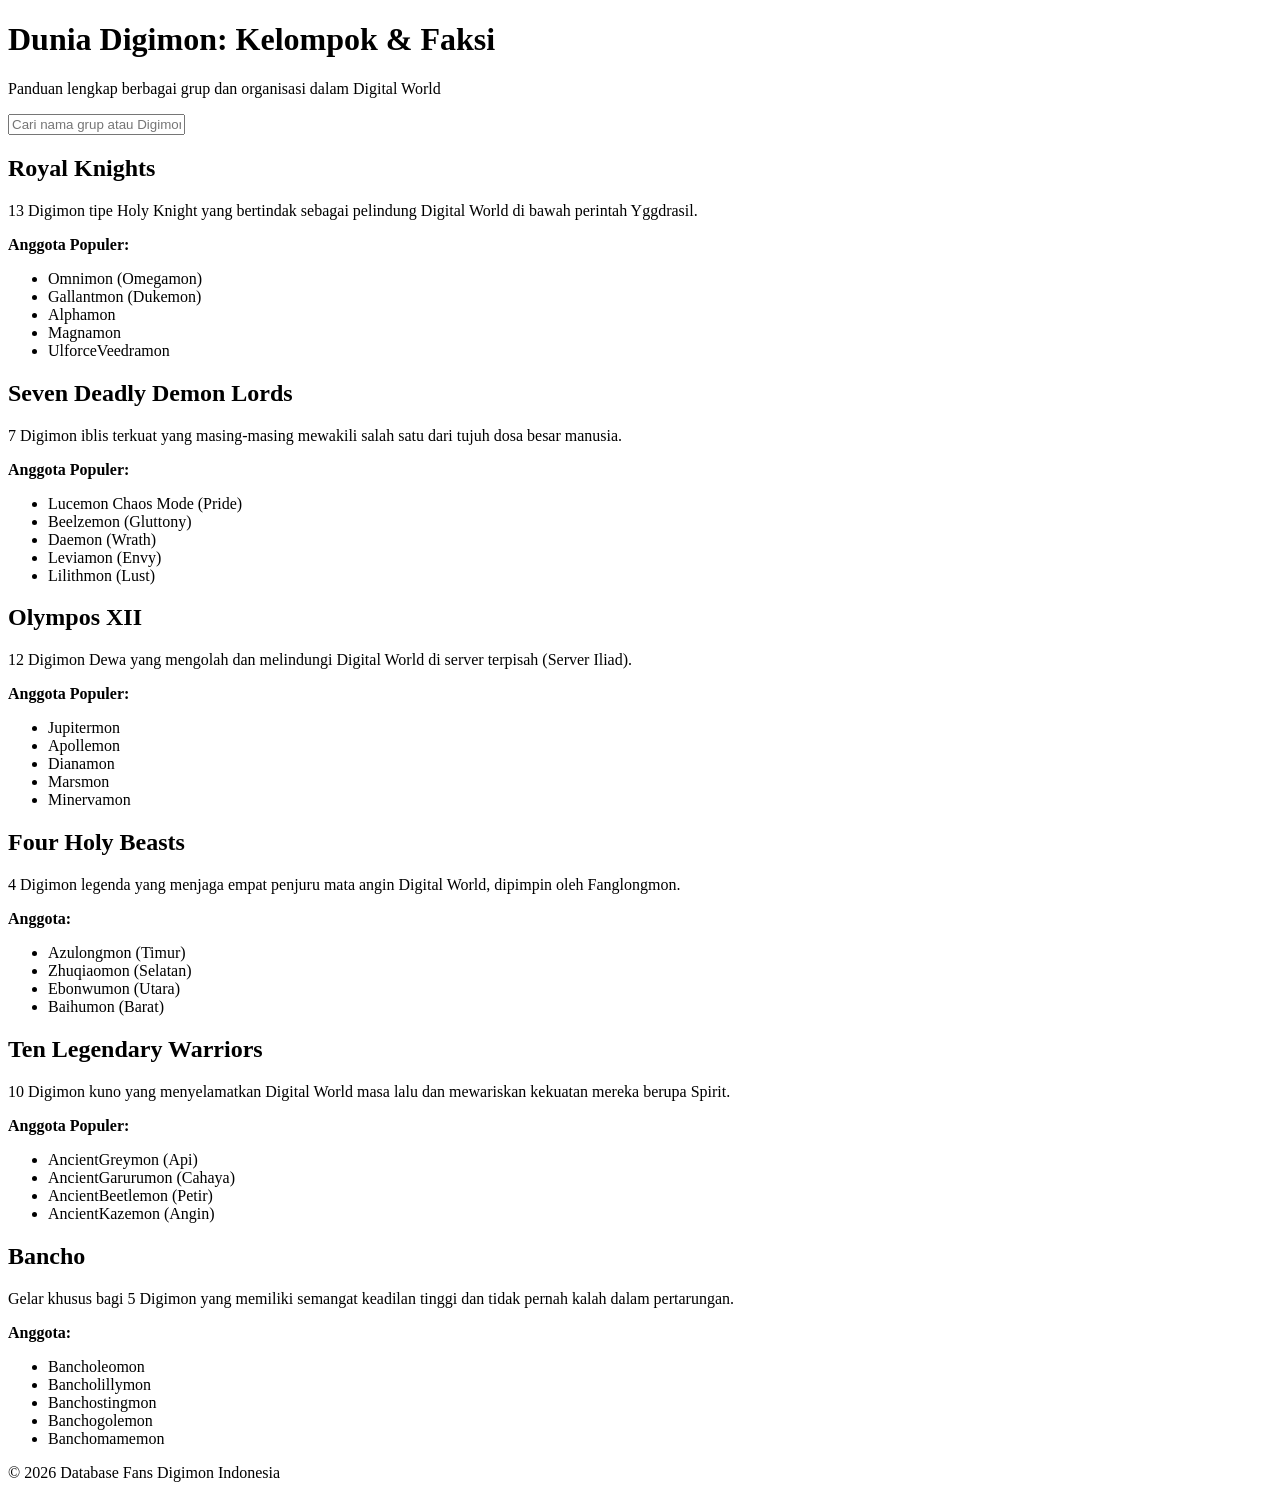
==== index.html @ 1a520b18 "Create index.html" ====
<!DOCTYPE html>
<html lang="id">
<head>
    <meta charset="UTF-8">
    <meta name="viewport" content="width=device-width, initial-scale=1.0">
    <title>Ensiklopedia Grup Digimon</title>
    <link rel="stylesheet" href="style.css">
</head>
<body>

    <header>
        <h1>Dunia Digimon: Kelompok & Faksi</h1>
        <p>Panduan lengkap berbagai grup dan organisasi dalam Digital World</p>
        <div class="search-box">
            <input type="text" id="searchInput" placeholder="Cari nama grup atau Digimon...">
        </div>
    </header>

    <main class="container" id="groupContainer">

        <!-- Royal Knights -->
        <article class="group-card">
            <h2 class="group-title">Royal Knights</h2>
            <p>13 Digimon tipe Holy Knight yang bertindak sebagai pelindung Digital World di bawah perintah Yggdrasil.</p>
            <strong>Anggota Populer:</strong>
            <ul class="member-list">
                <li>Omnimon (Omegamon)</li>
                <li>Gallantmon (Dukemon)</li>
                <li>Alphamon</li>
                <li>Magnamon</li>
                <li>UlforceVeedramon</li>
            </ul>
        </article>

        <!-- Seven Deadly Demon Lords -->
        <article class="group-card">
            <h2 class="group-title">Seven Deadly Demon Lords</h2>
            <p>7 Digimon iblis terkuat yang masing-masing mewakili salah satu dari tujuh dosa besar manusia.</p>
            <strong>Anggota Populer:</strong>
            <ul class="member-list">
                <li>Lucemon Chaos Mode (Pride)</li>
                <li>Beelzemon (Gluttony)</li>
                <li>Daemon (Wrath)</li>
                <li>Leviamon (Envy)</li>
                <li>Lilithmon (Lust)</li>
            </ul>
        </article>

        <!-- Olympos XII -->
        <article class="group-card">
            <h2 class="group-title">Olympos XII</h2>
            <p>12 Digimon Dewa yang mengolah dan melindungi Digital World di server terpisah (Server Iliad).</p>
            <strong>Anggota Populer:</strong>
            <ul class="member-list">
                <li>Jupitermon</li>
                <li>Apollemon</li>
                <li>Dianamon</li>
                <li>Marsmon</li>
                <li>Minervamon</li>
            </ul>
        </article>

        <!-- Four Holy Beasts -->
        <article class="group-card">
            <h2 class="group-title">Four Holy Beasts</h2>
            <p>4 Digimon legenda yang menjaga empat penjuru mata angin Digital World, dipimpin oleh Fanglongmon.</p>
            <strong>Anggota:</strong>
            <ul class="member-list">
                <li>Azulongmon (Timur)</li>
                <li>Zhuqiaomon (Selatan)</li>
                <li>Ebonwumon (Utara)</li>
                <li>Baihumon (Barat)</li>
            </ul>
        </article>

        <!-- Ten Legendary Warriors -->
        <article class="group-card">
            <h2 class="group-title">Ten Legendary Warriors</h2>
            <p>10 Digimon kuno yang menyelamatkan Digital World masa lalu dan mewariskan kekuatan mereka berupa Spirit.</p>
            <strong>Anggota Populer:</strong>
            <ul class="member-list">
                <li>AncientGreymon (Api)</li>
                <li>AncientGarurumon (Cahaya)</li>
                <li>AncientBeetlemon (Petir)</li>
                <li>AncientKazemon (Angin)</li>
            </ul>
        </article>

        <!-- Bancho -->
        <article class="group-card">
            <h2 class="group-title">Bancho</h2>
            <p>Gelar khusus bagi 5 Digimon yang memiliki semangat keadilan tinggi dan tidak pernah kalah dalam pertarungan.</p>
            <strong>Anggota:</strong>
            <ul class="member-list">
                <li>Bancholeomon</li>
                <li>Bancholillymon</li>
                <li>Banchostingmon</li>
                <li>Banchogolemon</li>
                <li>Banchomamemon</li>
            </ul>
        </article>

    </main>

    <footer>
        <p>&copy; 2026 Database Fans Digimon Indonesia</p>
    </footer>

    <script src="script.js"></script>
</body>
</html>
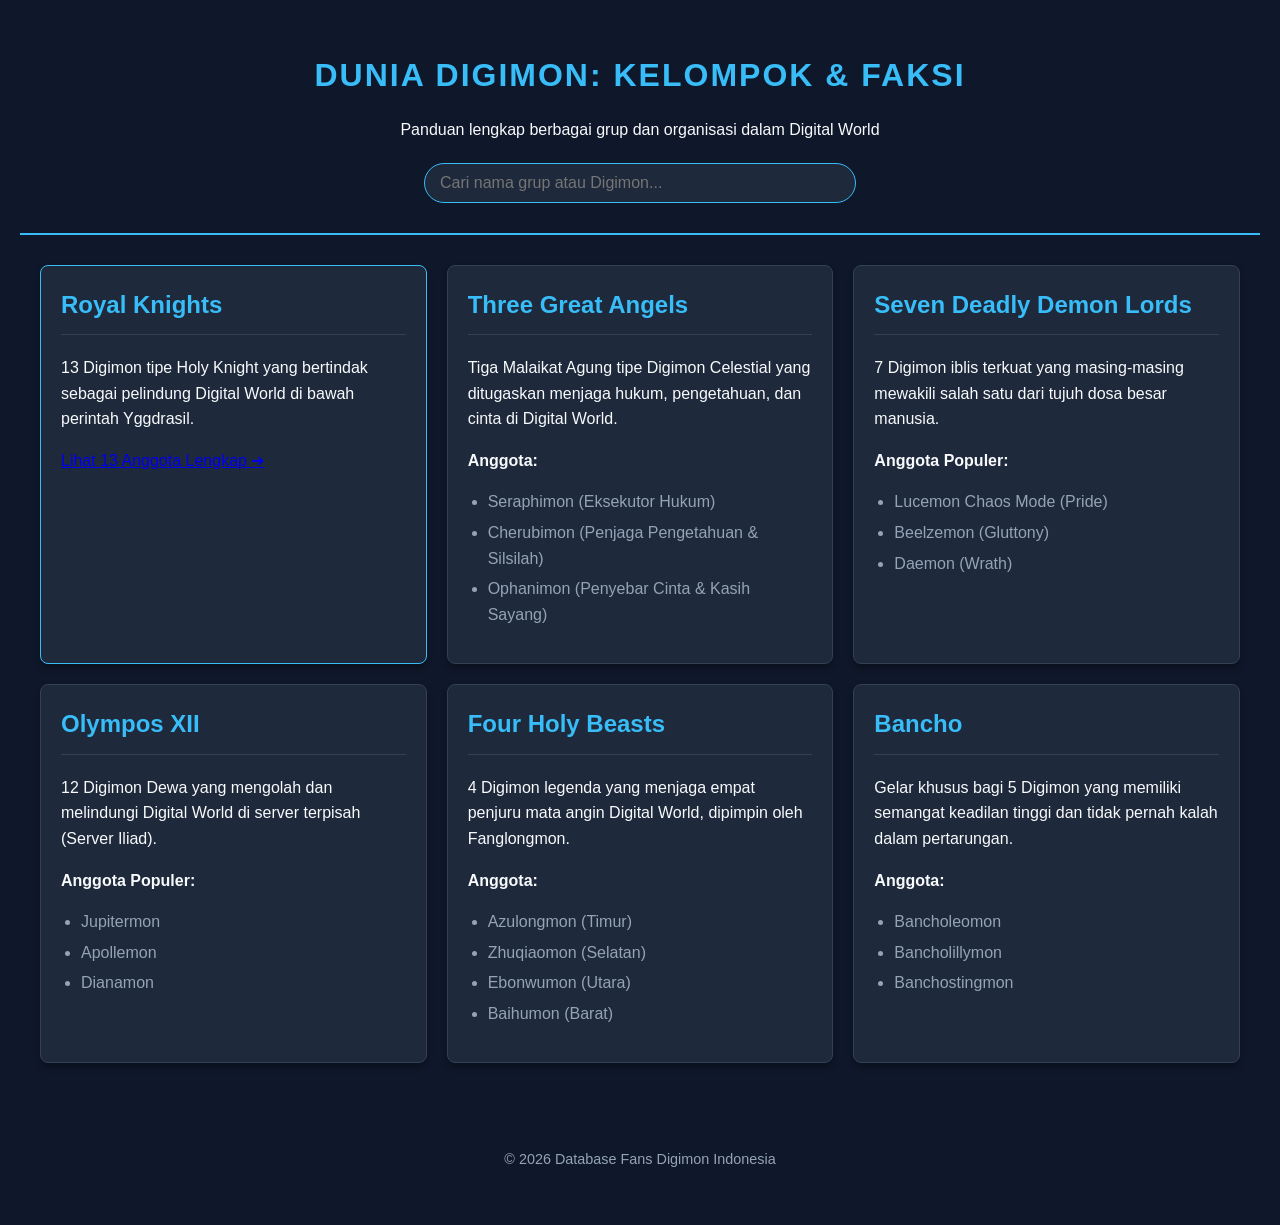
==== commit 4defd7d6: "Modify group cards and remove Ten Legendary Warriors Updated group cards for Royal Knights and Three" ====
--- a/index.html
+++ b/index.html
@@ -19,16 +19,21 @@
     <main class="container" id="groupContainer">
 
         <!-- Royal Knights -->
-        <article class="group-card">
+        <article class="group-card clickable">
             <h2 class="group-title">Royal Knights</h2>
             <p>13 Digimon tipe Holy Knight yang bertindak sebagai pelindung Digital World di bawah perintah Yggdrasil.</p>
-            <strong>Anggota Populer:</strong>
+            <p class="card-action"><a href="royal-knights.html">Lihat 13 Anggota Lengkap ➔</a></p>
+        </article>
+
+        <!-- Three Great Angels -->
+        <article class="group-card">
+            <h2 class="group-title">Three Great Angels</h2>
+            <p>Tiga Malaikat Agung tipe Digimon Celestial yang ditugaskan menjaga hukum, pengetahuan, dan cinta di Digital World.</p>
+            <strong>Anggota:</strong>
             <ul class="member-list">
-                <li>Omnimon (Omegamon)</li>
-                <li>Gallantmon (Dukemon)</li>
-                <li>Alphamon</li>
-                <li>Magnamon</li>
-                <li>UlforceVeedramon</li>
+                <li>Seraphimon (Eksekutor Hukum)</li>
+                <li>Cherubimon (Penjaga Pengetahuan & Silsilah)</li>
+                <li>Ophanimon (Penyebar Cinta & Kasih Sayang)</li>
             </ul>
         </article>
 
@@ -41,8 +46,6 @@
                 <li>Lucemon Chaos Mode (Pride)</li>
                 <li>Beelzemon (Gluttony)</li>
                 <li>Daemon (Wrath)</li>
-                <li>Leviamon (Envy)</li>
-                <li>Lilithmon (Lust)</li>
             </ul>
         </article>
 
@@ -55,8 +58,6 @@
                 <li>Jupitermon</li>
                 <li>Apollemon</li>
                 <li>Dianamon</li>
-                <li>Marsmon</li>
-                <li>Minervamon</li>
             </ul>
         </article>
 
@@ -73,19 +74,6 @@
             </ul>
         </article>
 
-        <!-- Ten Legendary Warriors -->
-        <article class="group-card">
-            <h2 class="group-title">Ten Legendary Warriors</h2>
-            <p>10 Digimon kuno yang menyelamatkan Digital World masa lalu dan mewariskan kekuatan mereka berupa Spirit.</p>
-            <strong>Anggota Populer:</strong>
-            <ul class="member-list">
-                <li>AncientGreymon (Api)</li>
-                <li>AncientGarurumon (Cahaya)</li>
-                <li>AncientBeetlemon (Petir)</li>
-                <li>AncientKazemon (Angin)</li>
-            </ul>
-        </article>
-
         <!-- Bancho -->
         <article class="group-card">
             <h2 class="group-title">Bancho</h2>
@@ -95,8 +83,6 @@
                 <li>Bancholeomon</li>
                 <li>Bancholillymon</li>
                 <li>Banchostingmon</li>
-                <li>Banchogolemon</li>
-                <li>Banchomamemon</li>
             </ul>
         </article>
 
--- a/style.css
+++ b/style.css
@@ -0,0 +1,142 @@
+:root {
+    --bg-color: #0f172a;
+    --card-bg: #1e293b;
+    --accent-color: #38bdf8;
+    --text-color: #f8fafc;
+    --text-muted: #94a3b8;
+}
+
+body {
+    font-family: 'Segoe UI', Tahoma, Geneva, Verdana, sans-serif;
+    background-color: var(--bg-color);
+    color: var(--text-color);
+    margin: 0;
+    padding: 20px;
+    line-height: 1.6;
+}
+
+header {
+    text-align: center;
+    padding: 30px 0;
+    border-bottom: 2px solid var(--accent-color);
+    margin-bottom: 30px;
+}
+
+h1 {
+    color: var(--accent-color);
+    margin: 0 0 10px 0;
+    text-transform: uppercase;
+    letter-spacing: 2px;
+}
+
+.search-box {
+    margin-top: 20px;
+}
+
+.search-box input {
+    width: 80%;
+    max-width: 400px;
+    padding: 10px 15px;
+    border-radius: 20px;
+    border: 1px solid var(--accent-color);
+    background-color: var(--card-bg);
+    color: var(--text-color);
+    font-size: 1rem;
+    outline: none;
+}
+
+.container {
+    max-width: 1200px;
+    margin: 0 auto;
+    display: grid;
+    grid-template-columns: repeat(auto-fit, minmax(300px, 1fr));
+    gap: 20px;
+}
+
+.group-card {
+    background-color: var(--card-bg);
+    border-radius: 8px;
+    padding: 20px;
+    box-shadow: 0 4px 6px rgba(0, 0, 0, 0.3);
+    border: 1px solid #334155;
+    transition: transform 0.2s ease, border-color 0.2s ease;
+}
+
+.group-card:hover {
+    transform: translateY(-5px);
+    border-color: var(--accent-color);
+}
+
+.group-title {
+    color: var(--accent-color);
+    margin-top: 0;
+    border-bottom: 1px solid #334155;
+    padding-bottom: 10px;
+}
+
+.member-list {
+    padding-left: 20px;
+    color: var(--text-muted);
+}
+
+.member-list li {
+    margin-bottom: 5px;
+}
+
+footer {
+    text-align: center;
+    margin-top: 50px;
+    padding: 20px;
+    color: var(--text-muted);
+    font-size: 0.9em;
+}
+/* Tambahan Style untuk Halaman Detail & Link */
+
+.card-link {
+    text-decoration: none;
+    color: inherit;
+    display: block;
+}
+
+.clickable {
+    cursor: pointer;
+    border-color: var(--accent-color);
+}
+
+.btn-back {
+    display: inline-block;
+    color: var(--accent-color);
+    text-decoration: none;
+    margin-bottom: 15px;
+    font-weight: bold;
+    border: 1px solid var(--accent-color);
+    padding: 8px 16px;
+    border-radius: 20px;
+    transition: background-color 0.2s ease;
+}
+
+.btn-back:hover {
+    background-color: var(--accent-color);
+    color: var(--bg-color);
+}
+
+.container-detail {
+    max-width: 900px;
+    margin: 0 auto;
+    display: flex;
+    flex-direction: column;
+    gap: 20px;
+}
+
+.member-card {
+    background-color: var(--card-bg);
+    border-radius: 8px;
+    padding: 20px;
+    border-left: 4px solid var(--accent-color);
+    box-shadow: 0 4px 6px rgba(0, 0, 0, 0.2);
+}
+
+.member-card h2 {
+    margin-top: 0;
+    color: var(--accent-color);
+}
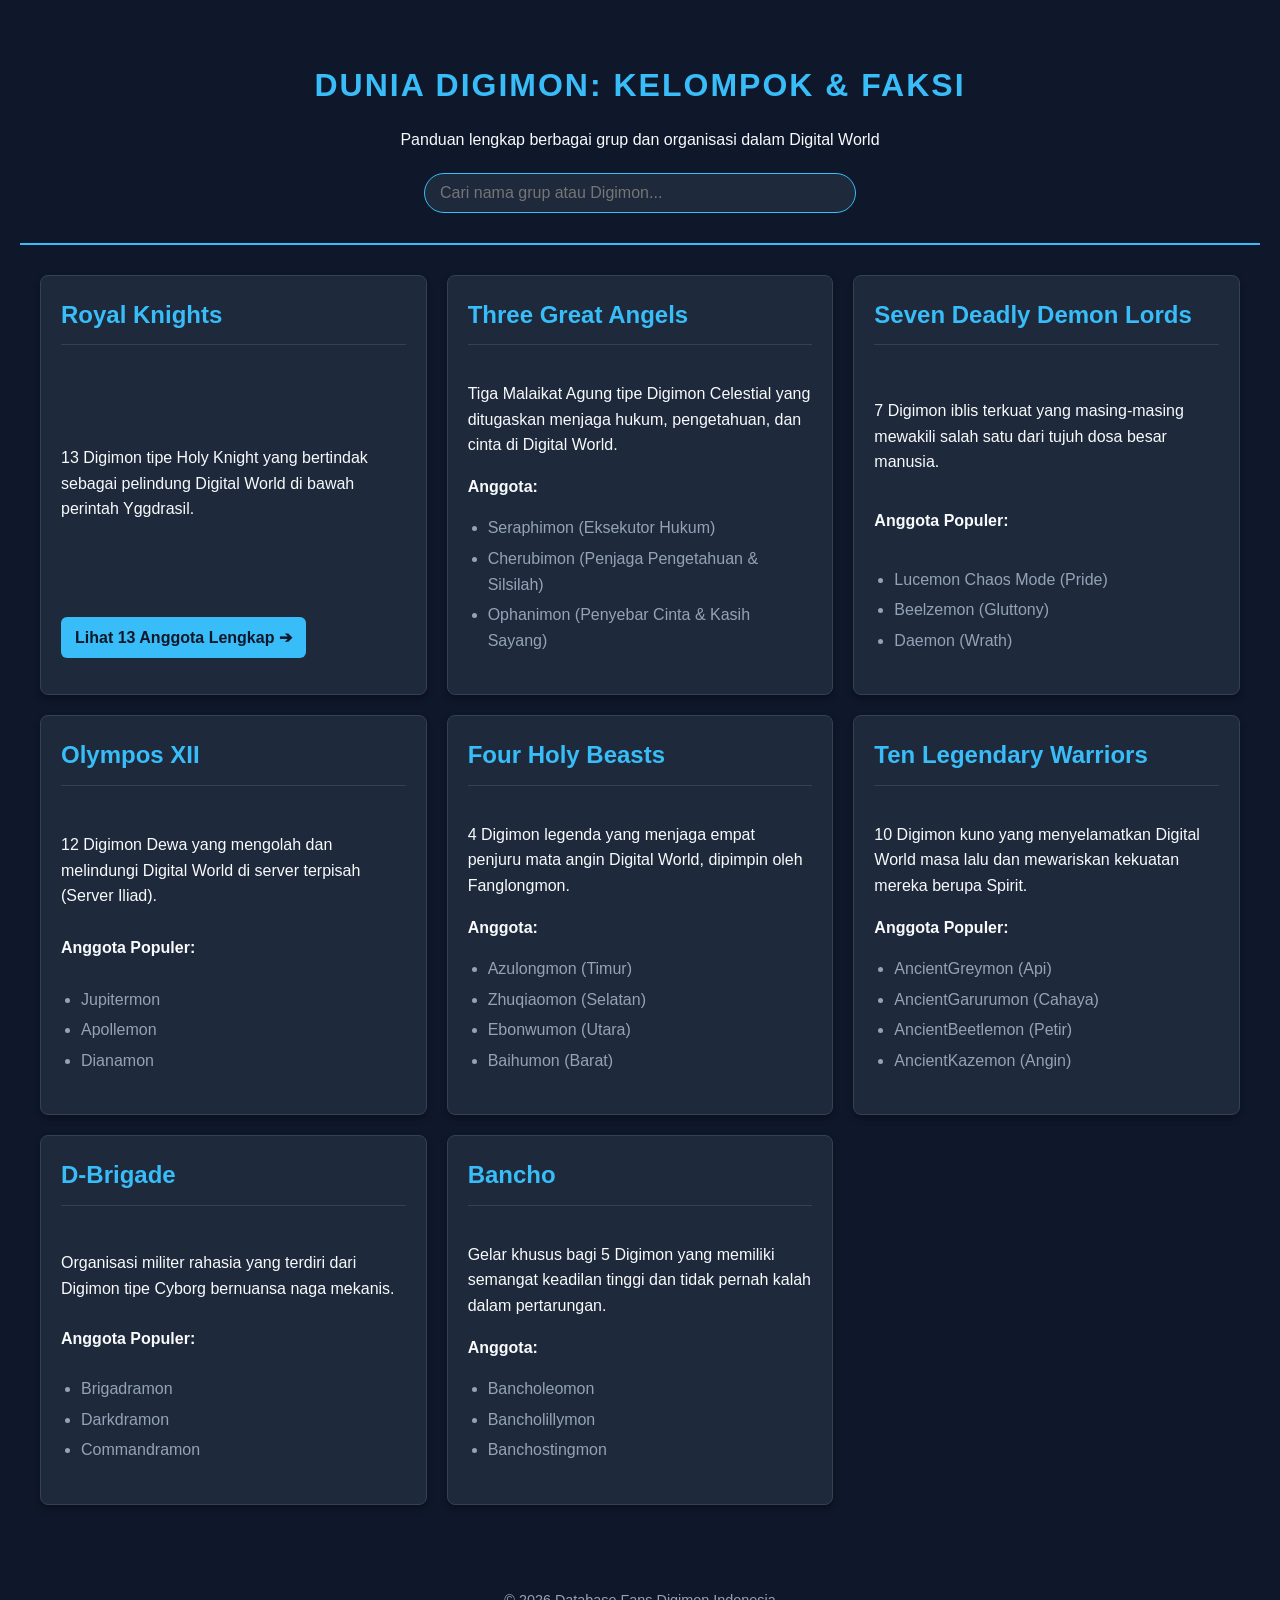
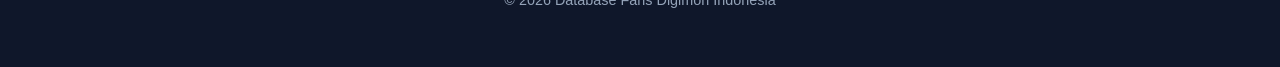
==== commit 8dfc1bdc: "Update index.html with new Digimon groups Added sections for Ten Legendary Warriors and D-Brigade wi" ====
--- a/index.html
+++ b/index.html
@@ -18,7 +18,7 @@
 
     <main class="container" id="groupContainer">
 
-        <!-- Royal Knights -->
+        <!-- Royal Knights (Ada Link ke Detail) -->
         <article class="group-card clickable">
             <h2 class="group-title">Royal Knights</h2>
             <p>13 Digimon tipe Holy Knight yang bertindak sebagai pelindung Digital World di bawah perintah Yggdrasil.</p>
@@ -74,6 +74,31 @@
             </ul>
         </article>
 
+        <!-- Ten Legendary Warriors (Kembali Ada) -->
+        <article class="group-card">
+            <h2 class="group-title">Ten Legendary Warriors</h2>
+            <p>10 Digimon kuno yang menyelamatkan Digital World masa lalu dan mewariskan kekuatan mereka berupa Spirit.</p>
+            <strong>Anggota Populer:</strong>
+            <ul class="member-list">
+                <li>AncientGreymon (Api)</li>
+                <li>AncientGarurumon (Cahaya)</li>
+                <li>AncientBeetlemon (Petir)</li>
+                <li>AncientKazemon (Angin)</li>
+            </ul>
+        </article>
+
+        <!-- D-Brigade (Kembali Ada) -->
+        <article class="group-card">
+            <h2 class="group-title">D-Brigade</h2>
+            <p>Organisasi militer rahasia yang terdiri dari Digimon tipe Cyborg bernuansa naga mekanis.</p>
+            <strong>Anggota Populer:</strong>
+            <ul class="member-list">
+                <li>Brigadramon</li>
+                <li>Darkdramon</li>
+                <li>Commandramon</li>
+            </ul>
+        </article>
+
         <!-- Bancho -->
         <article class="group-card">
             <h2 class="group-title">Bancho</h2>
--- a/style.css
+++ b/style.css
@@ -24,7 +24,7 @@
 
 h1 {
     color: var(--accent-color);
-    margin: 0 0 10px 0;
+    margin: 10px 0;
     text-transform: uppercase;
     letter-spacing: 2px;
 }
@@ -60,6 +60,9 @@
     box-shadow: 0 4px 6px rgba(0, 0, 0, 0.3);
     border: 1px solid #334155;
     transition: transform 0.2s ease, border-color 0.2s ease;
+    display: flex;
+    flex-direction: column;
+    justify-content: space-between;
 }
 
 .group-card:hover {
@@ -83,36 +86,37 @@
     margin-bottom: 5px;
 }
 
-footer {
-    text-align: center;
-    margin-top: 50px;
-    padding: 20px;
-    color: var(--text-muted);
-    font-size: 0.9em;
-}
-/* Tambahan Style untuk Halaman Detail & Link */
-
-.card-link {
-    text-decoration: none;
-    color: inherit;
-    display: block;
+.card-action {
+    margin-top: 15px;
 }
 
-.clickable {
-    cursor: pointer;
-    border-color: var(--accent-color);
+.card-action a {
+    display: inline-block;
+    background-color: var(--accent-color);
+    color: var(--bg-color);
+    padding: 8px 14px;
+    border-radius: 6px;
+    text-decoration: none;
+    font-weight: bold;
+    transition: opacity 0.2s ease;
 }
+
+.card-action a:hover {
+    opacity: 0.9;
+}
+
+/* Style Halaman Detail (royal-knights.html) */
 
 .btn-back {
     display: inline-block;
     color: var(--accent-color);
     text-decoration: none;
-    margin-bottom: 15px;
     font-weight: bold;
     border: 1px solid var(--accent-color);
-    padding: 8px 16px;
+    padding: 6px 14px;
     border-radius: 20px;
-    transition: background-color 0.2s ease;
+    margin-bottom: 10px;
+    transition: all 0.2s ease;
 }
 
 .btn-back:hover {
@@ -140,3 +144,11 @@
     margin-top: 0;
     color: var(--accent-color);
 }
+
+footer {
+    text-align: center;
+    margin-top: 50px;
+    padding: 20px;
+    color: var(--text-muted);
+    font-size: 0.9em;
+}
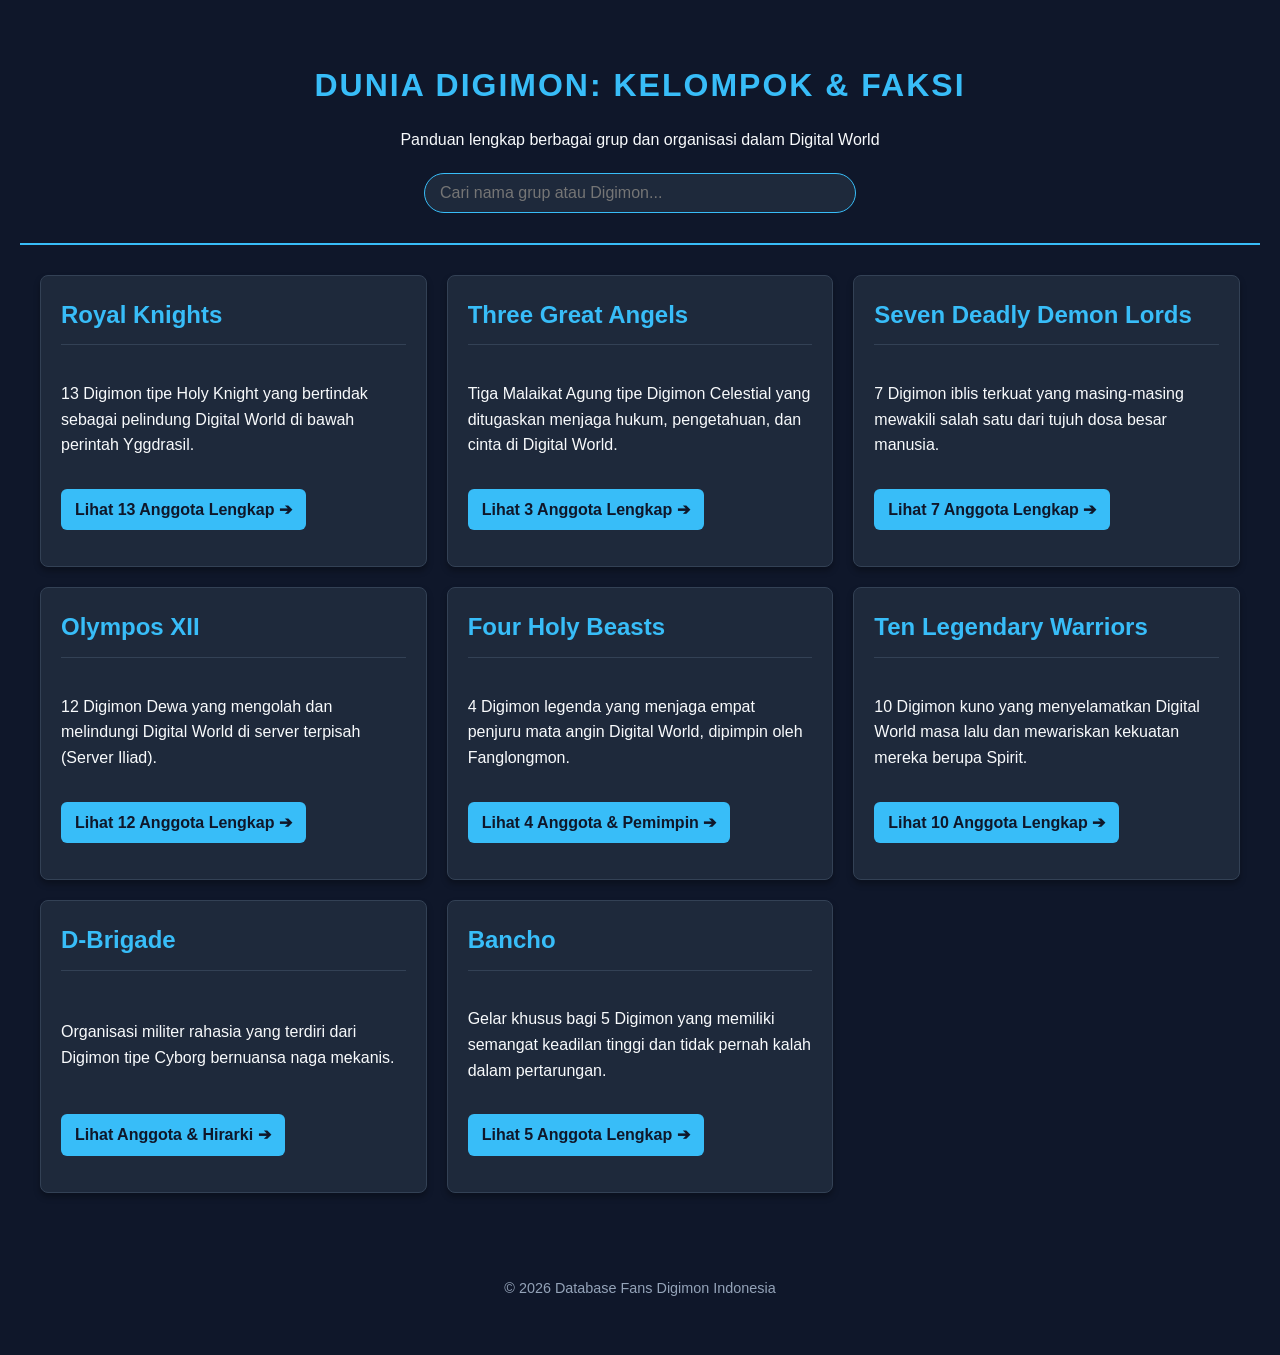
==== commit f4f07abf: "Make group cards clickable and update links" ====
--- a/index.html
+++ b/index.html
@@ -18,97 +18,60 @@
 
     <main class="container" id="groupContainer">
 
-        <!-- Royal Knights (Ada Link ke Detail) -->
+        <!-- 1. Royal Knights -->
         <article class="group-card clickable">
             <h2 class="group-title">Royal Knights</h2>
             <p>13 Digimon tipe Holy Knight yang bertindak sebagai pelindung Digital World di bawah perintah Yggdrasil.</p>
             <p class="card-action"><a href="royal-knights.html">Lihat 13 Anggota Lengkap ➔</a></p>
         </article>
 
-        <!-- Three Great Angels -->
-        <article class="group-card">
+        <!-- 2. Three Great Angels -->
+        <article class="group-card clickable">
             <h2 class="group-title">Three Great Angels</h2>
             <p>Tiga Malaikat Agung tipe Digimon Celestial yang ditugaskan menjaga hukum, pengetahuan, dan cinta di Digital World.</p>
-            <strong>Anggota:</strong>
-            <ul class="member-list">
-                <li>Seraphimon (Eksekutor Hukum)</li>
-                <li>Cherubimon (Penjaga Pengetahuan & Silsilah)</li>
-                <li>Ophanimon (Penyebar Cinta & Kasih Sayang)</li>
-            </ul>
+            <p class="card-action"><a href="three-great-angels.html">Lihat 3 Anggota Lengkap ➔</a></p>
         </article>
 
-        <!-- Seven Deadly Demon Lords -->
-        <article class="group-card">
+        <!-- 3. Seven Deadly Demon Lords -->
+        <article class="group-card clickable">
             <h2 class="group-title">Seven Deadly Demon Lords</h2>
             <p>7 Digimon iblis terkuat yang masing-masing mewakili salah satu dari tujuh dosa besar manusia.</p>
-            <strong>Anggota Populer:</strong>
-            <ul class="member-list">
-                <li>Lucemon Chaos Mode (Pride)</li>
-                <li>Beelzemon (Gluttony)</li>
-                <li>Daemon (Wrath)</li>
-            </ul>
+            <p class="card-action"><a href="demon-lords.html">Lihat 7 Anggota Lengkap ➔</a></p>
         </article>
 
-        <!-- Olympos XII -->
-        <article class="group-card">
+        <!-- 4. Olympos XII -->
+        <article class="group-card clickable">
             <h2 class="group-title">Olympos XII</h2>
             <p>12 Digimon Dewa yang mengolah dan melindungi Digital World di server terpisah (Server Iliad).</p>
-            <strong>Anggota Populer:</strong>
-            <ul class="member-list">
-                <li>Jupitermon</li>
-                <li>Apollemon</li>
-                <li>Dianamon</li>
-            </ul>
+            <p class="card-action"><a href="olympos-xii.html">Lihat 12 Anggota Lengkap ➔</a></p>
         </article>
 
-        <!-- Four Holy Beasts -->
-        <article class="group-card">
+        <!-- 5. Four Holy Beasts -->
+        <article class="group-card clickable">
             <h2 class="group-title">Four Holy Beasts</h2>
             <p>4 Digimon legenda yang menjaga empat penjuru mata angin Digital World, dipimpin oleh Fanglongmon.</p>
-            <strong>Anggota:</strong>
-            <ul class="member-list">
-                <li>Azulongmon (Timur)</li>
-                <li>Zhuqiaomon (Selatan)</li>
-                <li>Ebonwumon (Utara)</li>
-                <li>Baihumon (Barat)</li>
-            </ul>
+            <p class="card-action"><a href="four-holy-beasts.html">Lihat 4 Anggota & Pemimpin ➔</a></p>
         </article>
 
-        <!-- Ten Legendary Warriors (Kembali Ada) -->
-        <article class="group-card">
+        <!-- 6. Ten Legendary Warriors -->
+        <article class="group-card clickable">
             <h2 class="group-title">Ten Legendary Warriors</h2>
             <p>10 Digimon kuno yang menyelamatkan Digital World masa lalu dan mewariskan kekuatan mereka berupa Spirit.</p>
-            <strong>Anggota Populer:</strong>
-            <ul class="member-list">
-                <li>AncientGreymon (Api)</li>
-                <li>AncientGarurumon (Cahaya)</li>
-                <li>AncientBeetlemon (Petir)</li>
-                <li>AncientKazemon (Angin)</li>
-            </ul>
+            <p class="card-action"><a href="legendary-warriors.html">Lihat 10 Anggota Lengkap ➔</a></p>
         </article>
 
-        <!-- D-Brigade (Kembali Ada) -->
-        <article class="group-card">
+        <!-- 7. D-Brigade -->
+        <article class="group-card clickable">
             <h2 class="group-title">D-Brigade</h2>
             <p>Organisasi militer rahasia yang terdiri dari Digimon tipe Cyborg bernuansa naga mekanis.</p>
-            <strong>Anggota Populer:</strong>
-            <ul class="member-list">
-                <li>Brigadramon</li>
-                <li>Darkdramon</li>
-                <li>Commandramon</li>
-            </ul>
+            <p class="card-action"><a href="d-brigade.html">Lihat Anggota & Hirarki ➔</a></p>
         </article>
 
-        <!-- Bancho -->
-        <article class="group-card">
+        <!-- 8. Bancho -->
+        <article class="group-card clickable">
             <h2 class="group-title">Bancho</h2>
             <p>Gelar khusus bagi 5 Digimon yang memiliki semangat keadilan tinggi dan tidak pernah kalah dalam pertarungan.</p>
-            <strong>Anggota:</strong>
-            <ul class="member-list">
-                <li>Bancholeomon</li>
-                <li>Bancholillymon</li>
-                <li>Banchostingmon</li>
-            </ul>
+            <p class="card-action"><a href="bancho.html">Lihat 5 Anggota Lengkap ➔</a></p>
         </article>
 
     </main>
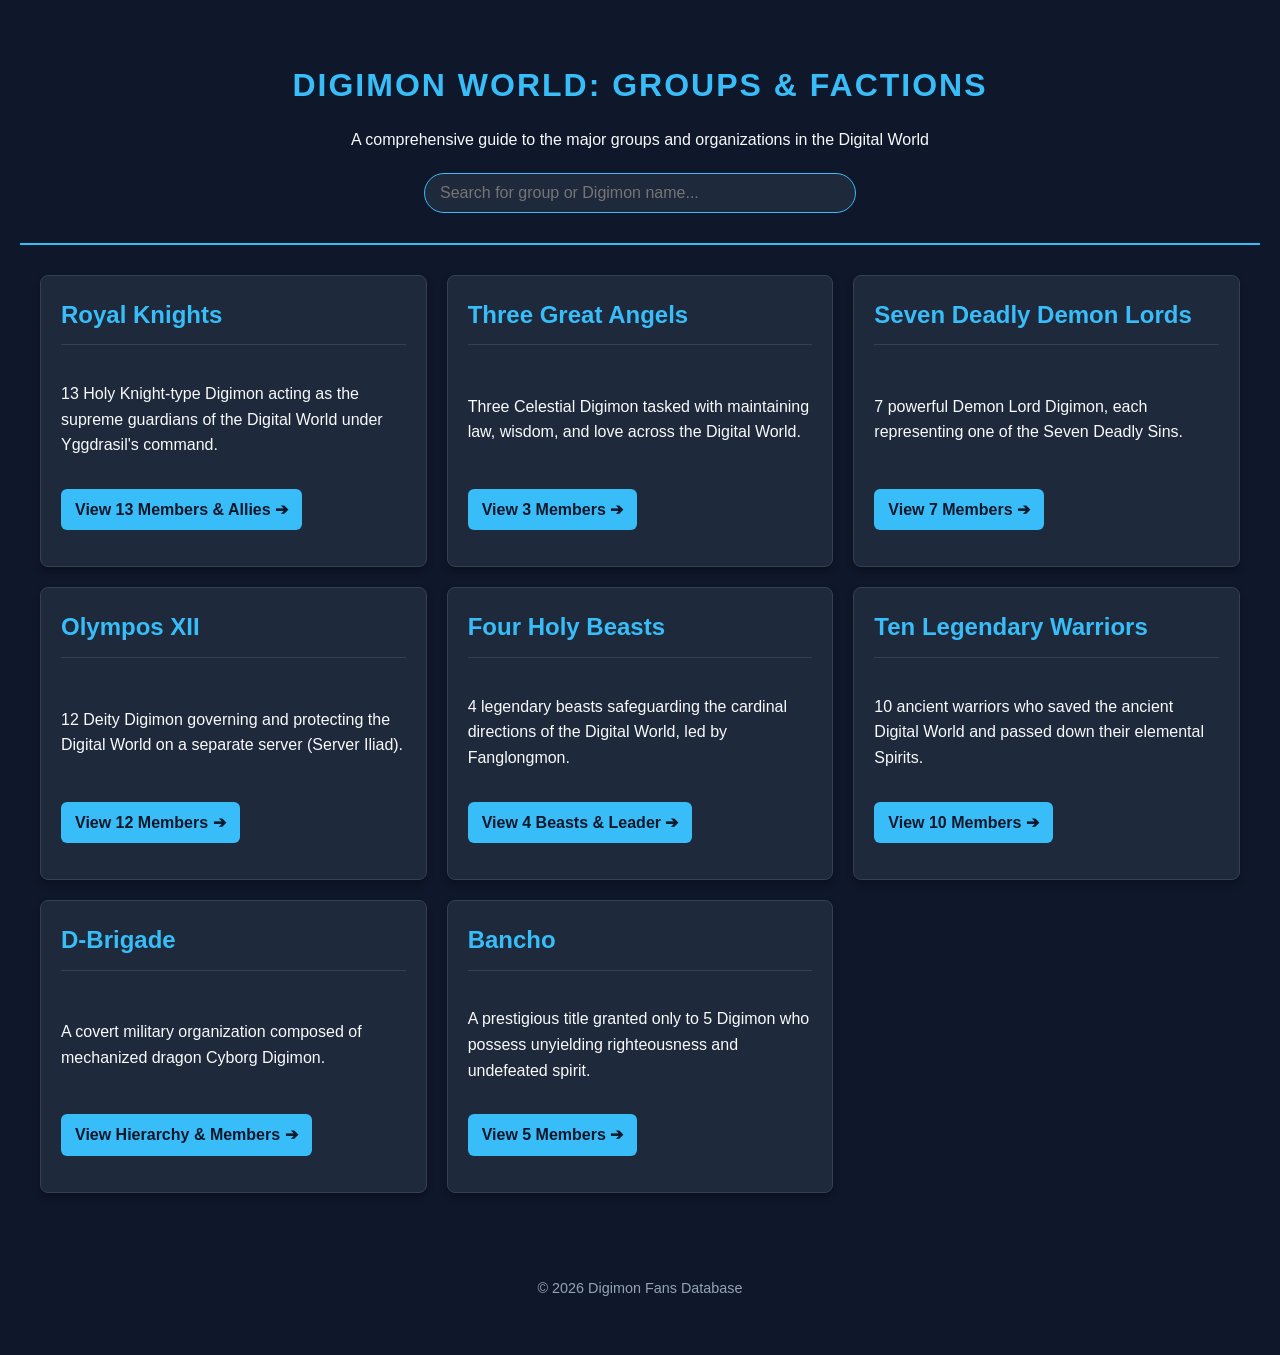
==== commit aaa97d7e: "Update index.html with English translations" ====
--- a/index.html
+++ b/index.html
@@ -1,18 +1,18 @@
 <!DOCTYPE html>
-<html lang="id">
+<html lang="en">
 <head>
     <meta charset="UTF-8">
     <meta name="viewport" content="width=device-width, initial-scale=1.0">
-    <title>Ensiklopedia Grup Digimon</title>
+    <title>Digimon Groups Encyclopedia</title>
     <link rel="stylesheet" href="style.css">
 </head>
 <body>
 
     <header>
-        <h1>Dunia Digimon: Kelompok & Faksi</h1>
-        <p>Panduan lengkap berbagai grup dan organisasi dalam Digital World</p>
+        <h1>Digimon World: Groups & Factions</h1>
+        <p>A comprehensive guide to the major groups and organizations in the Digital World</p>
         <div class="search-box">
-            <input type="text" id="searchInput" placeholder="Cari nama grup atau Digimon...">
+            <input type="text" id="searchInput" placeholder="Search for group or Digimon name...">
         </div>
     </header>
 
@@ -21,63 +21,63 @@
         <!-- 1. Royal Knights -->
         <article class="group-card clickable">
             <h2 class="group-title">Royal Knights</h2>
-            <p>13 Digimon tipe Holy Knight yang bertindak sebagai pelindung Digital World di bawah perintah Yggdrasil.</p>
-            <p class="card-action"><a href="royal-knights.html">Lihat 13 Anggota Lengkap ➔</a></p>
+            <p>13 Holy Knight-type Digimon acting as the supreme guardians of the Digital World under Yggdrasil's command.</p>
+            <p class="card-action"><a href="royal-knights.html">View 13 Members & Allies ➔</a></p>
         </article>
 
         <!-- 2. Three Great Angels -->
         <article class="group-card clickable">
             <h2 class="group-title">Three Great Angels</h2>
-            <p>Tiga Malaikat Agung tipe Digimon Celestial yang ditugaskan menjaga hukum, pengetahuan, dan cinta di Digital World.</p>
-            <p class="card-action"><a href="three-great-angels.html">Lihat 3 Anggota Lengkap ➔</a></p>
+            <p>Three Celestial Digimon tasked with maintaining law, wisdom, and love across the Digital World.</p>
+            <p class="card-action"><a href="three-great-angels.html">View 3 Members ➔</a></p>
         </article>
 
         <!-- 3. Seven Deadly Demon Lords -->
         <article class="group-card clickable">
             <h2 class="group-title">Seven Deadly Demon Lords</h2>
-            <p>7 Digimon iblis terkuat yang masing-masing mewakili salah satu dari tujuh dosa besar manusia.</p>
-            <p class="card-action"><a href="demon-lords.html">Lihat 7 Anggota Lengkap ➔</a></p>
+            <p>7 powerful Demon Lord Digimon, each representing one of the Seven Deadly Sins.</p>
+            <p class="card-action"><a href="demon-lords.html">View 7 Members ➔</a></p>
         </article>
 
         <!-- 4. Olympos XII -->
         <article class="group-card clickable">
             <h2 class="group-title">Olympos XII</h2>
-            <p>12 Digimon Dewa yang mengolah dan melindungi Digital World di server terpisah (Server Iliad).</p>
-            <p class="card-action"><a href="olympos-xii.html">Lihat 12 Anggota Lengkap ➔</a></p>
+            <p>12 Deity Digimon governing and protecting the Digital World on a separate server (Server Iliad).</p>
+            <p class="card-action"><a href="olympos-xii.html">View 12 Members ➔</a></p>
         </article>
 
         <!-- 5. Four Holy Beasts -->
         <article class="group-card clickable">
             <h2 class="group-title">Four Holy Beasts</h2>
-            <p>4 Digimon legenda yang menjaga empat penjuru mata angin Digital World, dipimpin oleh Fanglongmon.</p>
-            <p class="card-action"><a href="four-holy-beasts.html">Lihat 4 Anggota & Pemimpin ➔</a></p>
+            <p>4 legendary beasts safeguarding the cardinal directions of the Digital World, led by Fanglongmon.</p>
+            <p class="card-action"><a href="four-holy-beasts.html">View 4 Beasts & Leader ➔</a></p>
         </article>
 
         <!-- 6. Ten Legendary Warriors -->
         <article class="group-card clickable">
             <h2 class="group-title">Ten Legendary Warriors</h2>
-            <p>10 Digimon kuno yang menyelamatkan Digital World masa lalu dan mewariskan kekuatan mereka berupa Spirit.</p>
-            <p class="card-action"><a href="legendary-warriors.html">Lihat 10 Anggota Lengkap ➔</a></p>
+            <p>10 ancient warriors who saved the ancient Digital World and passed down their elemental Spirits.</p>
+            <p class="card-action"><a href="legendary-warriors.html">View 10 Members ➔</a></p>
         </article>
 
         <!-- 7. D-Brigade -->
         <article class="group-card clickable">
             <h2 class="group-title">D-Brigade</h2>
-            <p>Organisasi militer rahasia yang terdiri dari Digimon tipe Cyborg bernuansa naga mekanis.</p>
-            <p class="card-action"><a href="d-brigade.html">Lihat Anggota & Hirarki ➔</a></p>
+            <p>A covert military organization composed of mechanized dragon Cyborg Digimon.</p>
+            <p class="card-action"><a href="d-brigade.html">View Hierarchy & Members ➔</a></p>
         </article>
 
         <!-- 8. Bancho -->
         <article class="group-card clickable">
             <h2 class="group-title">Bancho</h2>
-            <p>Gelar khusus bagi 5 Digimon yang memiliki semangat keadilan tinggi dan tidak pernah kalah dalam pertarungan.</p>
-            <p class="card-action"><a href="bancho.html">Lihat 5 Anggota Lengkap ➔</a></p>
+            <p>A prestigious title granted only to 5 Digimon who possess unyielding righteousness and undefeated spirit.</p>
+            <p class="card-action"><a href="bancho.html">View 5 Members ➔</a></p>
         </article>
 
     </main>
 
     <footer>
-        <p>&copy; 2026 Database Fans Digimon Indonesia</p>
+        <p>&copy; 2026 Digimon Fans Database</p>
     </footer>
 
     <script src="script.js"></script>
